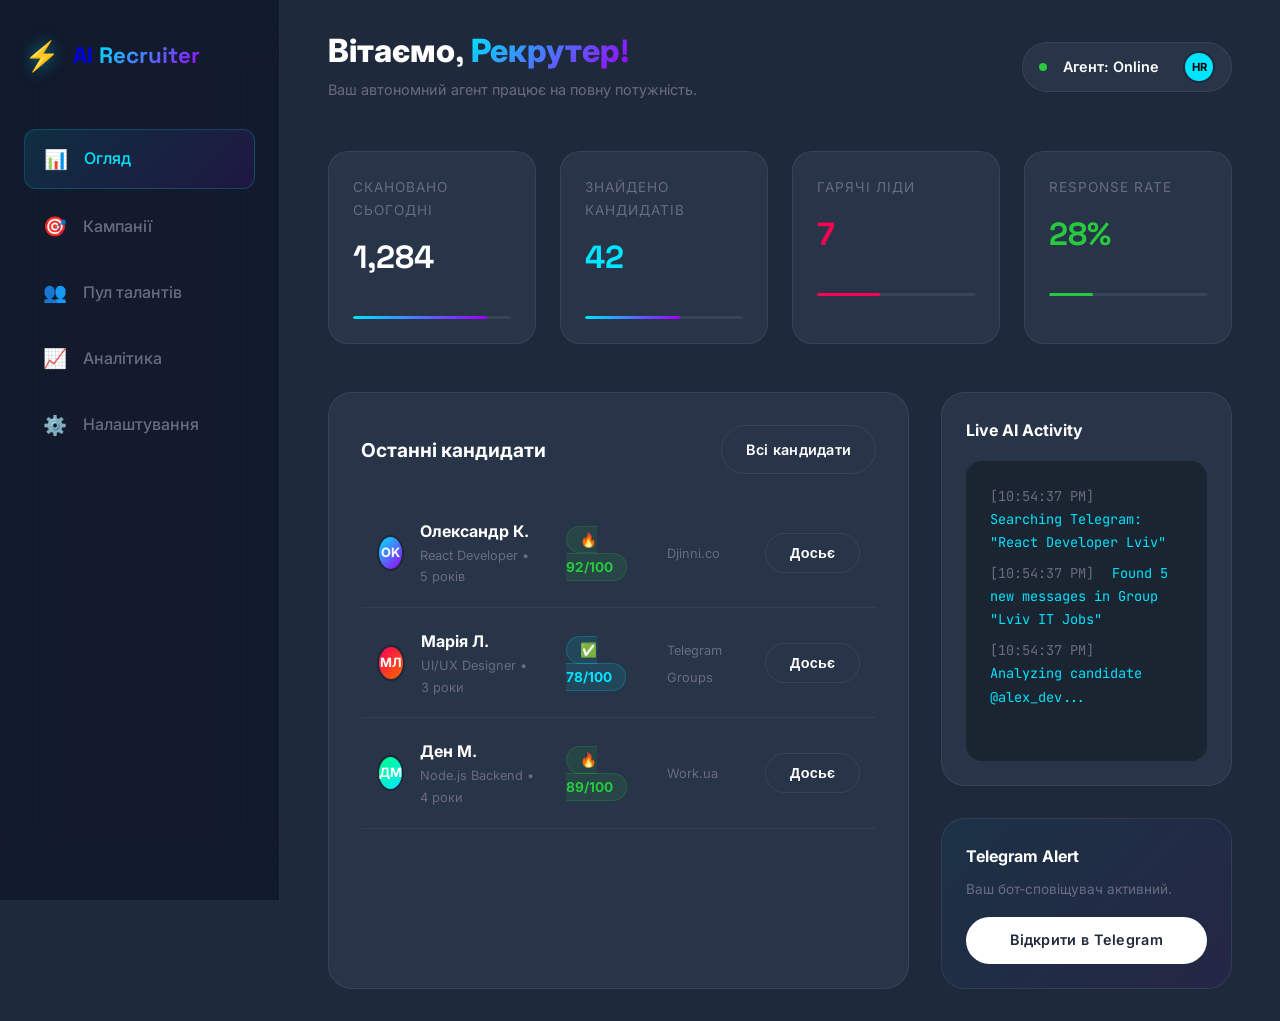
==== dashboard.html @ 05df7ab3 "Add Web Dashboard with premium design and update navigation links" ====
<!DOCTYPE html>
<html lang="uk">
<head>
    <meta charset="UTF-8">
    <meta name="viewport" content="width=device-width, initial-scale=1.0">
    <title>Dashboard | TalentPulse AI</title>
    <meta name="description" content="Панель управління вашим автономним ШІ-рекрутером.">
    <link rel="icon" href="data:image/svg+xml,<svg xmlns='http://www.w3.org/2000/svg' viewBox='0 0 100 100'><text y='.9em' font-size='90'>⚡</text></svg>">
    
    <!-- Google Fonts -->
    <link rel="preconnect" href="https://fonts.googleapis.com">
    <link rel="preconnect" href="https://fonts.gstatic.com" crossorigin>
    <link href="https://fonts.googleapis.com/css2?family=Inter:wght@300;400;500;600;700;800;900&family=Space+Grotesk:wght@400;500;600;700&family=JetBrains+Mono:wght@400;500;600&display=swap" rel="stylesheet">
    
    <!-- Styles -->
    <link rel="stylesheet" href="styles_v2.css">
    <link rel="stylesheet" href="dashboard.css">
</head>
<body class="dashboard-body">
    <!-- Ambient Cursor Glow -->
    <div class="cursor-glow"></div>

    <div class="dashboard-container">
        <!-- ─── Sidebar ─── -->
        <aside class="sidebar">
            <a href="index.html" class="sidebar-logo">
                <span class="logo-icon">⚡</span>
                <span class="logo-text">AI <span class="logo-ai">Recruiter</span></span>
            </a>
            
            <nav class="nav-group">
                <a href="#" class="nav-item active">
                    <span class="nav-icon">📊</span>
                    <span class="nav-text">Огляд</span>
                </a>
                <a href="#" class="nav-item">
                    <span class="nav-icon">🎯</span>
                    <span class="nav-text">Кампанії</span>
                </a>
                <a href="#" class="nav-item">
                    <span class="nav-icon">👥</span>
                    <span class="nav-text">Пул талантів</span>
                </a>
                <a href="#" class="nav-item">
                    <span class="nav-icon">📈</span>
                    <span class="nav-text">Аналітика</span>
                </a>
                <div style="margin-top: auto;">
                    <a href="#" class="nav-item">
                        <span class="nav-icon">⚙️</span>
                        <span class="nav-text">Налаштування</span>
                    </a>
                </div>
            </nav>
        </aside>

        <!-- ─── Main Content ─── -->
        <main class="main-content">
            <!-- Header -->
            <header class="dashboard-header">
                <div>
                    <h1 class="section-title" style="font-size: 2rem; margin-bottom: 0.5rem; text-align: left;">Вітаємо, <span class="gradient-text">Рекрутер!</span></h1>
                    <p class="section-desc" style="margin: 0; font-size: 0.9rem;">Ваш автономний агент працює на повну потужність.</p>
                </div>
                
                <div class="user-profile">
                    <div class="badge-dot"></div>
                    <span style="font-weight: 600; font-size: 0.9rem;">Агент: Online</span>
                    <div class="avatar" style="background: var(--primary); color: #000; width: 32px; height: 32px; font-size: 0.7rem; margin-left: 0.5rem;">HR</div>
                </div>
            </header>

            <!-- Stats Row -->
            <div class="stats-row">
                <div class="stat-pill">
                    <span class="label">Скановано сьогодні</span>
                    <span class="value">1,284</span>
                    <div class="stat-bar"><div class="stat-bar-fill" style="width: 85%;"></div></div>
                </div>
                <div class="stat-pill">
                    <span class="label">Знайдено кандидатів</span>
                    <span class="value" style="color: var(--primary);">42</span>
                    <div class="stat-bar"><div class="stat-bar-fill" style="width: 60%;"></div></div>
                </div>
                <div class="stat-pill">
                    <span class="label">Гарячі ліди</span>
                    <span class="value" style="color: var(--accent);">7</span>
                    <div class="stat-bar"><div class="stat-bar-fill" style="width: 40%; background: var(--accent);"></div></div>
                </div>
                <div class="stat-pill">
                    <span class="label">Response Rate</span>
                    <span class="value" style="color: var(--success);">28%</span>
                    <div class="stat-bar"><div class="stat-bar-fill" style="width: 28%; background: var(--success);"></div></div>
                </div>
            </div>

            <!-- Content Grid -->
            <div class="dashboard-grid">
                <!-- Main Activity Section -->
                <section class="dash-card">
                    <div class="card-header">
                        <h2 class="card-title">Останні кандидати</h2>
                        <a href="#" class="btn btn-outline btn-nav">Всі кандидати</a>
                    </div>
                    
                    <table class="candidate-table">
                        <tr class="candidate-row">
                            <td>
                                <div style="display: flex; align-items: center; gap: 1rem;">
                                    <div class="avatar" style="background: linear-gradient(135deg, #00e5ff, #9d00ff);">OK</div>
                                    <div>
                                        <div style="font-weight: 700;">Олександр К.</div>
                                        <div style="font-size: 0.8rem; color: var(--text-dim);">React Developer • 5 років</div>
                                    </div>
                                </div>
                            </td>
                            <td><span class="score-badge score-high">🔥 92/100</span></td>
                            <td><span style="font-size: 0.8rem; color: var(--text-dim);">Djinni.co</span></td>
                            <td style="text-align: right;"><button class="btn btn-outline btn-nav">Досьє</button></td>
                        </tr>
                        <tr class="candidate-row">
                            <td>
                                <div style="display: flex; align-items: center; gap: 1rem;">
                                    <div class="avatar" style="background: linear-gradient(135deg, #ff0055, #ff6600);">МЛ</div>
                                    <div>
                                        <div style="font-weight: 700;">Марія Л.</div>
                                        <div style="font-size: 0.8rem; color: var(--text-dim);">UI/UX Designer • 3 роки</div>
                                    </div>
                                </div>
                            </td>
                            <td><span class="score-badge" style="background: rgba(0, 229, 255, 0.1); color: var(--primary); border: 1px solid rgba(0, 229, 255, 0.2);">✅ 78/100</span></td>
                            <td><span style="font-size: 0.8rem; color: var(--text-dim);">Telegram Groups</span></td>
                            <td style="text-align: right;"><button class="btn btn-outline btn-nav">Досьє</button></td>
                        </tr>
                        <tr class="candidate-row">
                            <td>
                                <div style="display: flex; align-items: center; gap: 1rem;">
                                    <div class="avatar" style="background: linear-gradient(135deg, #00ff88, #00e5ff);">ДМ</div>
                                    <div>
                                        <div style="font-weight: 700;">Ден М.</div>
                                        <div style="font-size: 0.8rem; color: var(--text-dim);">Node.js Backend • 4 роки</div>
                                    </div>
                                </div>
                            </td>
                            <td><span class="score-badge score-high">🔥 89/100</span></td>
                            <td><span style="font-size: 0.8rem; color: var(--text-dim);">Work.ua</span></td>
                            <td style="text-align: right;"><button class="btn btn-outline btn-nav">Досьє</button></td>
                        </tr>
                    </table>
                </section>

                <!-- Side Info -->
                <div style="display: flex; flex-direction: column; gap: 2rem;">
                    <section class="dash-card" style="padding: 1.5rem;">
                        <h2 class="card-title" style="font-size: 1rem; margin-bottom: 1rem;">Live AI Activity</h2>
                        <div class="terminal-view" id="dashboard-terminal">
                            <!-- JS filled -->
                        </div>
                    </section>
                    
                    <section class="dash-card" style="padding: 1.5rem; background: linear-gradient(135deg, rgba(0, 229, 255, 0.05), rgba(157, 0, 255, 0.05));">
                        <h2 class="card-title" style="font-size: 1rem; margin-bottom: 0.5rem;">Telegram Alert</h2>
                        <p style="font-size: 0.85rem; color: var(--text-dim); margin-bottom: 1rem;">Ваш бот-сповіщувач активний.</p>
                        <a href="https://t.me/talentpulse_ai" class="btn btn-primary btn-nav full-width" target="_blank">Відкрити в Telegram</a>
                    </section>
                </div>
            </div>
        </main>
    </div>

    <!-- Scripts -->
    <script src="main_v2.js"></script>
    <script src="dashboard.js"></script>
</body>
</html>
---- styles_v2.css ----
/* ═══════════════════════════════════════════════════════════════
   TalentPulse AI — Premium Dark Theme v3.0
   ═══════════════════════════════════════════════════════════════ */

/* ─── Design Tokens ─── */
:root {
    --bg-base: #1e293b;
    --bg-surface: rgba(51, 65, 85, 0.5);
    --bg-card: rgba(71, 85, 105, 0.4);
    --primary: #00e5ff;
    --secondary: #9d00ff;
    --accent: #ff0055;
    --success: #27c93f;
    --warning: #ffbd2e;
    --text-pure: #ffffff;
    --text-secondary: #c0c0d0;
    --text-dim: #6b6b80;
    --glass-border: rgba(255, 255, 255, 0.08);
    --glass-hover: rgba(255, 255, 255, 0.12);
    --glow-primary: rgba(0, 229, 255, 0.15);
    --glow-secondary: rgba(157, 0, 255, 0.15);
    --radius-sm: 12px;
    --radius-md: 20px;
    --radius-lg: 28px;
    --radius-xl: 36px;
    --transition: all 0.4s cubic-bezier(0.2, 0.8, 0.2, 1);
    --font-display: 'Space Grotesk', 'Inter', sans-serif;
    --font-body: 'Inter', -apple-system, sans-serif;
    --font-mono: 'JetBrains Mono', 'Courier New', monospace;
}

/* ─── Reset ─── */
*, *::before, *::after { margin: 0; padding: 0; box-sizing: border-box; }

html { scroll-behavior: smooth; }

body {
    background-color: var(--bg-base);
    background-image: 
        linear-gradient(to bottom, rgba(30, 41, 59, 0.4), rgba(30, 41, 59, 0.7)),
        url('https://images.unsplash.com/photo-1639322537228-f710d846310a?auto=format&fit=crop&q=80&w=2560');
    background-size: cover;
    background-position: center;
    background-attachment: fixed;
    color: var(--text-pure);
    font-family: var(--font-body);
    -webkit-font-smoothing: antialiased;
    -moz-osx-font-smoothing: grayscale;
    text-rendering: optimizeLegibility;
    line-height: 1.7;
    overflow-x: hidden;
}

/* ─── Animated Background Gradient ─── */
body::before {
    content: '';
    position: fixed;
    top: -50%; left: -50%;
    width: 200%; height: 200%;
    background:
        radial-gradient(circle at 25% 65%, rgba(157, 0, 255, 0.12), transparent 45%),
        radial-gradient(circle at 75% 35%, rgba(0, 229, 255, 0.12), transparent 45%),
        radial-gradient(circle at 50% 50%, rgba(255, 0, 85, 0.08), transparent 60%);
    animation: rotateBackground 40s linear infinite;
    z-index: -2;
    pointer-events: none;
}
@keyframes rotateBackground {
    0% { transform: rotate(0deg); }
    100% { transform: rotate(360deg); }
}

/* ─── Cursor Glow ─── */
.cursor-glow {
    position: fixed; top: 0; left: 0;
    width: 500px; height: 500px;
    background: radial-gradient(circle, rgba(0,229,255,0.12), transparent 60%);
    border-radius: 50%;
    pointer-events: none;
    transform: translate(-50%, -50%);
    z-index: 0;
    filter: blur(60px);
    opacity: 0;
    transition: opacity 0.6s ease;
    mix-blend-mode: screen;
}

/* ─── Canvas BG ─── */
#bg-canvas {
    position: fixed; top: 0; left: 0;
    width: 100%; height: 100%;
    z-index: -1;
    pointer-events: none;
}

/* ─── Scrollbar ─── */
::-webkit-scrollbar { width: 6px; }
::-webkit-scrollbar-track { background: var(--bg-base); }
::-webkit-scrollbar-thumb { background: linear-gradient(var(--primary), var(--secondary)); border-radius: 10px; }

/* ─── Layout ─── */
.container { max-width: 1280px; margin: 0 auto; padding: 0 2rem; }
.section-padding { padding: 8rem 0; }

/* ─── Typography Utilities ─── */
.gradient-text {
    background: linear-gradient(135deg, var(--primary), var(--secondary));
    -webkit-background-clip: text;
    background-clip: text;
    -webkit-text-fill-color: transparent;
}
.gradient-animated {
    background-size: 200% auto;
    animation: shine 4s linear infinite;
}
@keyframes shine { to { background-position: 200% center; } }

/* ─── Section Headers ─── */
.section-header {
    text-align: center;
    margin-bottom: 5rem;
}
.section-tag {
    display: inline-block;
    padding: 0.4rem 1.2rem;
    border-radius: 100px;
    border: 1px solid var(--glass-border);
    color: var(--primary);
    font-size: 0.8rem;
    font-weight: 700;
    letter-spacing: 3px;
    text-transform: uppercase;
    margin-bottom: 1.5rem;
    background: rgba(0, 229, 255, 0.05);
}
.section-title {
    font-family: var(--font-display);
    font-size: 3.5rem;
    font-weight: 800;
    line-height: 1.2;
    margin-bottom: 1.2rem;
}
.section-desc {
    font-size: 1.15rem;
    color: var(--text-dim);
    max-width: 600px;
    margin: 0 auto;
}

/* ─── Buttons ─── */
.btn {
    display: inline-flex;
    align-items: center;
    justify-content: center;
    gap: 0.7rem;
    padding: 1rem 2.2rem;
    border-radius: 100px;
    font-weight: 600;
    font-size: 1rem;
    text-decoration: none;
    transition: var(--transition);
    cursor: pointer;
    border: none;
    position: relative;
    overflow: hidden;
    letter-spacing: 0.3px;
}
.btn-primary {
    background: var(--text-pure);
    color: var(--bg-base);
}
.btn-primary:hover {
    transform: translateY(-3px) scale(1.02);
    box-shadow: 0 10px 40px rgba(255, 255, 255, 0.25);
}
.btn-glow::after {
    content: '';
    position: absolute;
    inset: -2px;
    border-radius: inherit;
    background: linear-gradient(135deg, var(--primary), var(--secondary), var(--primary));
    background-size: 300% 300%;
    z-index: -1;
    animation: glowBorder 3s ease infinite;
    opacity: 0;
    transition: opacity 0.4s;
}
.btn-glow:hover::after { opacity: 1; }
@keyframes glowBorder {
    0%, 100% { background-position: 0% 50%; }
    50% { background-position: 100% 50%; }
}
.btn-outline {
    border: 1px solid var(--glass-border);
    color: var(--text-pure);
    background: transparent;
}
.btn-outline:hover {
    border-color: var(--primary);
    background: rgba(0, 229, 255, 0.05);
    transform: translateY(-2px);
}
.btn-large { padding: 1.3rem 3rem; font-size: 1.15rem; }
.btn-nav { padding: 0.7rem 1.5rem; font-size: 0.9rem; }
.full-width { width: 100%; }

/* ─── Glass Card ─── */
.glass-card {
    background: var(--bg-card);
    backdrop-filter: blur(20px);
    -webkit-backdrop-filter: blur(20px);
    border: 1px solid var(--glass-border);
    border-radius: var(--radius-lg);
    position: relative;
    overflow: hidden;
}

/* ═══════════════════════════════════════════════════════════════
   HEADER / NAVIGATION
   ═══════════════════════════════════════════════════════════════ */
#header {
    position: fixed;
    top: 0; left: 0; right: 0;
    z-index: 1000;
    background: rgba(2, 0, 10, 0.7);
    backdrop-filter: blur(20px);
    -webkit-backdrop-filter: blur(20px);
    border-bottom: 1px solid var(--glass-border);
    transition: var(--transition);
}
#header.scrolled {
    background: rgba(2, 0, 10, 0.95);
    box-shadow: 0 4px 30px rgba(0, 0, 0, 0.5);
}
.nav-wrapper {
    display: flex;
    justify-content: space-between;
    align-items: center;
    padding: 1rem 0;
}
.logo {
    display: flex;
    align-items: center;
    gap: 0.6rem;
    text-decoration: none;
    font-family: var(--font-display);
    font-weight: 800;
    font-size: 1.5rem;
    color: var(--text-pure);
}
.logo-icon {
    font-size: 1.8rem;
    filter: drop-shadow(0 0 8px rgba(0, 229, 255, 0.5));
}
.logo-ai {
    background: linear-gradient(135deg, var(--primary), var(--secondary));
    -webkit-background-clip: text;
    background-clip: text;
    -webkit-text-fill-color: transparent;
}
.nav-links {
    display: flex;
    gap: 2rem;
    align-items: center;
}
.nav-links a:not(.btn) {
    color: var(--text-dim);
    text-decoration: none;
    font-weight: 500;
    font-size: 0.95rem;
    transition: color 0.3s;
    position: relative;
}
.nav-links a:not(.btn):hover { color: var(--text-pure); }
.nav-links a:not(.btn)::after {
    content: '';
    position: absolute;
    bottom: -4px; left: 0;
    width: 0; height: 2px;
    background: linear-gradient(90deg, var(--primary), var(--secondary));
    transition: width 0.3s;
}
.nav-links a:not(.btn):hover::after { width: 100%; }
.lang-switch {
    padding: 0.4rem 0.8rem;
    border: 1px solid var(--glass-border);
    border-radius: 8px;
    font-size: 0.85rem !important;
}

/* Hamburger */
.hamburger {
    display: none;
    flex-direction: column;
    gap: 5px;
    background: none;
    border: none;
    cursor: pointer;
    padding: 8px;
    z-index: 1001;
}
.hamburger span {
    display: block;
    width: 24px;
    height: 2px;
    background: var(--text-pure);
    transition: var(--transition);
    border-radius: 2px;
}
.hamburger.active span:nth-child(1) { transform: rotate(45deg) translate(5px, 5px); }
.hamburger.active span:nth-child(2) { opacity: 0; }
.hamburger.active span:nth-child(3) { transform: rotate(-45deg) translate(5px, -5px); }

/* ═══════════════════════════════════════════════════════════════
   HERO
   ═══════════════════════════════════════════════════════════════ */
.hero {
    min-height: 100vh;
    display: flex;
    align-items: center;
    padding-top: 6rem;
    position: relative;
    overflow: hidden;
}
.hero-grid {
    display: grid;
    grid-template-columns: 1.1fr 0.9fr;
    gap: 4rem;
    align-items: center;
}
.badge-pill {
    display: inline-flex;
    align-items: center;
    gap: 0.5rem;
    padding: 0.5rem 1.2rem;
    border-radius: 100px;
    border: 1px solid rgba(0, 229, 255, 0.3);
    color: var(--primary);
    font-size: 0.75rem;
    font-weight: 800;
    letter-spacing: 2px;
    margin-bottom: 2rem;
    background: rgba(0, 229, 255, 0.05);
}
.badge-dot {
    width: 8px; height: 8px;
    background: var(--success);
    border-radius: 50%;
    animation: pulse 2s infinite;
}
@keyframes pulse {
    0%, 100% { opacity: 1; box-shadow: 0 0 0 0 rgba(39, 201, 63, 0.5); }
    50% { opacity: 0.8; box-shadow: 0 0 0 8px rgba(39, 201, 63, 0); }
}
.hero h1 {
    font-family: var(--font-display);
    font-size: 4.2rem;
    line-height: 1.1;
    margin-bottom: 1.5rem;
    font-weight: 800;
}
.hero-subtitle {
    font-size: 1.2rem;
    color: var(--text-secondary);
    margin-bottom: 2.5rem;
    max-width: 90%;
    line-height: 1.8;
}
.cta-buttons {
    display: flex;
    gap: 1rem;
    flex-wrap: wrap;
}

/* Trust bar */
.hero-trust {
    display: flex;
    align-items: center;
    gap: 1rem;
    margin-top: 3rem;
    padding-top: 2rem;
    border-top: 1px solid var(--glass-border);
}
.trust-avatars {
    display: flex;
}
.avatar {
    width: 36px; height: 36px;
    border-radius: 50%;
    display: flex;
    align-items: center;
    justify-content: center;
    font-weight: 700;
    font-size: 0.8rem;
    color: white;
    border: 2px solid var(--bg-base);
    margin-left: -8px;
}
.avatar:first-child { margin-left: 0; }
.trust-text {
    font-size: 0.9rem;
    color: var(--text-dim);
}

/* Floating orbs */
.hero-orb {
    position: absolute;
    border-radius: 50%;
    filter: blur(80px);
    pointer-events: none;
    z-index: -1;
}
.hero-orb-1 {
    width: 500px; height: 500px;
    background: radial-gradient(circle, rgba(0,229,255,0.12), transparent 70%);
    top: 10%; right: -10%;
    animation: float1 12s ease-in-out infinite;
}
.hero-orb-2 {
    width: 400px; height: 400px;
    background: radial-gradient(circle, rgba(157,0,255,0.1), transparent 70%);
    bottom: 10%; left: -5%;
    animation: float2 15s ease-in-out infinite;
}
@keyframes float1 {
    0%, 100% { transform: translate(0, 0); }
    50% { transform: translate(-40px, 30px); }
}
@keyframes float2 {
    0%, 100% { transform: translate(0, 0); }
    50% { transform: translate(30px, -40px); }
}

/* ─── Terminal ─── */
.hero-terminal {
    background: rgba(5, 5, 12, 0.85);
    border: 1px solid var(--glass-border);
    border-radius: var(--radius-md);
    box-shadow: 0 25px 60px rgba(0, 0, 0, 0.6), 0 0 40px rgba(0, 229, 255, 0.05);
    overflow: hidden;
    backdrop-filter: blur(10px);
}
.terminal-header {
    background: rgba(255, 255, 255, 0.03);
    padding: 12px 18px;
    display: flex;
    align-items: center;
    border-bottom: 1px solid var(--glass-border);
}
.window-controls { display: flex; gap: 7px; }
.dot {
    width: 12px; height: 12px;
    border-radius: 50%;
}
.dot.red { background: #ff5f56; }
.dot.yellow { background: #ffbd2e; }
.dot.green { background: #27c93f; }
.term-title {
    margin-left: 14px;
    color: var(--text-dim);
    font-size: 0.85rem;
    font-family: var(--font-mono);
    font-weight: 500;
}
.term-status {
    margin-left: auto;
    color: var(--success);
    font-size: 0.75rem;
    font-family: var(--font-mono);
    font-weight: 600;
    animation: pulse 2s infinite;
}
.terminal-body {
    padding: 20px;
    height: 340px;
    overflow: hidden;
    font-family: var(--font-mono);
    font-size: 0.88rem;
    color: var(--primary);
    line-height: 1.7;
    display: flex;
    flex-direction: column;
    justify-content: flex-end;
}
.term-line {
    margin-bottom: 8px;
    opacity: 0;
    animation: fadeIn 0.3s forwards;
    word-wrap: break-word;
}
.term-line.action {
    color: var(--warning);
    font-weight: 600;
}
.term-line.success {
    color: var(--success);
    font-weight: 600;
    text-shadow: 0 0 10px rgba(39, 201, 63, 0.3);
}
@keyframes fadeIn { to { opacity: 1; } }

/* ═══════════════════════════════════════════════════════════════
   STATS
   ═══════════════════════════════════════════════════════════════ */
.stats-section {
    padding: 5rem 0;
    position: relative;
}
.stats-section::before {
    content: '';
    position: absolute;
    top: 0; left: 10%; right: 10%;
    height: 1px;
    background: linear-gradient(90deg, transparent, var(--glass-border), transparent);
}
.stats-grid {
    display: grid;
    grid-template-columns: repeat(4, 1fr);
    gap: 2rem;
}
.stat-card {
    text-align: center;
    padding: 2.5rem 1.5rem;
    border-radius: var(--radius-md);
    background: var(--bg-surface);
    border: 1px solid var(--glass-border);
    transition: var(--transition);
}
.stat-card:hover {
    border-color: rgba(0, 229, 255, 0.2);
    transform: translateY(-5px);
    box-shadow: 0 10px 40px rgba(0, 229, 255, 0.08);
}
.stat-number {
    font-family: var(--font-display);
    font-size: 3.5rem;
    font-weight: 800;
    display: inline;
    background: linear-gradient(135deg, var(--primary), var(--secondary));
    -webkit-background-clip: text;
    background-clip: text;
    -webkit-text-fill-color: transparent;
}
.stat-suffix {
    font-family: var(--font-display);
    font-size: 2rem;
    font-weight: 700;
    display: inline;
    color: var(--text-dim);
}
.stat-label {
    font-size: 0.95rem;
    color: var(--text-dim);
    margin-top: 0.8rem;
    font-weight: 500;
}
.stat-bar {
    height: 3px;
    background: var(--glass-border);
    border-radius: 10px;
    margin-top: 1.5rem;
    overflow: hidden;
}
.stat-bar-fill {
    height: 100%;
    background: linear-gradient(90deg, var(--primary), var(--secondary));
    border-radius: 10px;
    width: 0;
    transition: width 1.5s cubic-bezier(0.2, 0.8, 0.2, 1);
}
.stat-card.animated .stat-bar-fill {
    width: var(--target-width, 100%);
}

/* ═══════════════════════════════════════════════════════════════
   HOW IT WORKS — STEPS
   ═══════════════════════════════════════════════════════════════ */
.steps-grid {
    display: flex;
    align-items: center;
    justify-content: center;
    gap: 1rem;
}
.step-card {
    flex: 1;
    max-width: 340px;
    padding: 3rem 2.5rem;
    background: var(--bg-surface);
    border: 1px solid var(--glass-border);
    border-radius: var(--radius-lg);
    text-align: center;
    transition: var(--transition);
    position: relative;
}
.step-card:hover {
    border-color: rgba(0, 229, 255, 0.2);
    transform: translateY(-8px);
    box-shadow: 0 20px 50px rgba(0, 229, 255, 0.08);
}
.step-number {
    font-family: var(--font-display);
    font-size: 4rem;
    font-weight: 900;
    background: linear-gradient(135deg, rgba(0,229,255,0.15), rgba(157,0,255,0.1));
    -webkit-background-clip: text;
    background-clip: text;
    -webkit-text-fill-color: transparent;
    line-height: 1;
    margin-bottom: 1.5rem;
}
.step-icon-wrapper {
    width: 80px; height: 80px;
    margin: 0 auto 1.5rem;
    display: flex;
    align-items: center;
    justify-content: center;
}
.step-icon {
    width: 64px; height: 64px;
}
.step-card h3 {
    font-family: var(--font-display);
    font-size: 1.3rem;
    margin-bottom: 1rem;
    font-weight: 700;
}
.step-card p {
    color: var(--text-dim);
    font-size: 0.95rem;
    line-height: 1.7;
}
.step-connector {
    display: flex;
    align-items: center;
    opacity: 0.4;
}

/* ═══════════════════════════════════════════════════════════════
   BENTO FEATURES GRID
   ═══════════════════════════════════════════════════════════════ */
.bento-grid {
    display: grid;
    grid-template-columns: repeat(3, 1fr);
    grid-auto-rows: minmax(280px, auto);
    gap: 1.5rem;
}
.bento-box {
    background: var(--bg-surface);
    border: 1px solid var(--glass-border);
    border-radius: var(--radius-lg);
    padding: 2.5rem;
    backdrop-filter: blur(20px);
    position: relative;
    overflow: hidden;
    display: flex;
    flex-direction: column;
    justify-content: flex-start;
    transition: var(--transition);
}
.bento-box:hover {
    border-color: var(--glass-hover);
    transform: translateY(-4px);
}
.bento-large { grid-column: span 2; grid-row: span 2; justify-content: center; padding: 3.5rem; }
.bento-wide { grid-column: span 3; flex-direction: row; align-items: center; gap: 3rem; }
.bento-icon { font-size: 3rem; margin-bottom: 1.5rem; }
.bento-title {
    font-family: var(--font-display);
    font-size: 1.6rem;
    margin-bottom: 0.8rem;
    font-weight: 700;
}
.bento-box p { color: var(--text-dim); font-size: 1rem; line-height: 1.7; }
.bento-tags {
    display: flex;
    gap: 0.5rem;
    margin-top: 1.5rem;
    flex-wrap: wrap;
}
.tag {
    padding: 0.3rem 0.8rem;
    border-radius: 100px;
    border: 1px solid var(--glass-border);
    font-size: 0.75rem;
    color: var(--primary);
    font-weight: 600;
    letter-spacing: 0.5px;
}

/* Magnetic Glow */
.magnetic::before {
    content: '';
    position: absolute;
    inset: 0;
    border-radius: inherit;
    padding: 1px;
    background: linear-gradient(var(--cursor-angle, 0deg), rgba(255,255,255,0.2), rgba(255,255,255,0));
    -webkit-mask: linear-gradient(#fff 0 0) content-box, linear-gradient(#fff 0 0);
    mask: linear-gradient(#fff 0 0) content-box, linear-gradient(#fff 0 0);
    -webkit-mask-composite: xor;
    mask-composite: exclude;
    pointer-events: none;
    z-index: 10;
}
.bento-glow {
    position: absolute;
    left: 0; top: 0;
    width: 100%; height: 100%;
    border-radius: inherit;
    background: radial-gradient(600px circle at var(--mouse-x, 50%) var(--mouse-y, -200%), var(--glow-primary), transparent 40%);
    pointer-events: none;
    opacity: 0;
    transition: opacity 0.5s;
    z-index: 0;
}
.bento-box:hover .bento-glow { opacity: 1; }
.bento-box > *:not(.bento-glow) { position: relative; z-index: 2; }

/* ═══════════════════════════════════════════════════════════════
   SHOWCASE — TELEGRAM CHAT MOCKUP
   ═══════════════════════════════════════════════════════════════ */
.showcase-section { background: transparent; }
.showcase-wrapper {
    position: relative;
    max-width: 700px;
    margin: 0 auto;
}
.showcase-browser {
    background: rgba(10, 10, 20, 0.8);
    border: 1px solid var(--glass-border);
    border-radius: var(--radius-md);
    overflow: hidden;
    box-shadow: 0 30px 80px rgba(0, 0, 0, 0.5), 0 0 60px rgba(0, 229, 255, 0.05);
}
.browser-bar {
    display: flex;
    align-items: center;
    gap: 12px;
    padding: 12px 18px;
    background: rgba(255, 255, 255, 0.03);
    border-bottom: 1px solid var(--glass-border);
}
.browser-dots {
    display: flex;
    gap: 6px;
}
.browser-dots span {
    width: 10px; height: 10px;
    border-radius: 50%;
}
.browser-dots span:nth-child(1) { background: #ff5f56; }
.browser-dots span:nth-child(2) { background: #ffbd2e; }
.browser-dots span:nth-child(3) { background: #27c93f; }
.browser-url {
    display: flex;
    align-items: center;
    gap: 8px;
    padding: 6px 16px;
    background: rgba(255, 255, 255, 0.03);
    border: 1px solid var(--glass-border);
    border-radius: 8px;
    color: var(--text-dim);
    font-size: 0.82rem;
    font-family: var(--font-mono);
    flex: 1;
}
.showcase-content { padding: 1.5rem; }

/* Chat Mockup */
.chat-mockup {
    display: flex;
    flex-direction: column;
    gap: 1rem;
}
.chat-msg {
    display: flex;
    gap: 0.8rem;
    align-items: flex-start;
}
.chat-msg.user {
    justify-content: flex-end;
}
.chat-msg.user .chat-bubble {
    background: linear-gradient(135deg, rgba(0,229,255,0.15), rgba(157,0,255,0.1));
    border-color: rgba(0, 229, 255, 0.2);
}
.chat-avatar {
    width: 32px; height: 32px;
    border-radius: 50%;
    background: var(--bg-surface);
    display: flex;
    align-items: center;
    justify-content: center;
    font-size: 1.1rem;
    flex-shrink: 0;
}
.chat-bubble {
    background: rgba(255, 255, 255, 0.04);
    border: 1px solid var(--glass-border);
    border-radius: 16px;
    padding: 1rem 1.2rem;
    max-width: 85%;
}
.chat-bubble strong {
    display: block;
    font-size: 0.85rem;
    color: var(--primary);
    margin-bottom: 0.3rem;
}
.chat-bubble p {
    font-size: 0.9rem;
    color: var(--text-secondary);
    line-height: 1.6;
}

/* Candidate card inside chat */
.candidate-card { padding: 1.2rem; }
.cand-header {
    display: flex;
    align-items: center;
    gap: 0.8rem;
    margin-bottom: 0.8rem;
}
.cand-avatar {
    width: 38px; height: 38px;
    border-radius: 50%;
    display: flex;
    align-items: center;
    justify-content: center;
    font-weight: 700;
    color: white;
    font-size: 0.9rem;
}
.cand-score {
    display: block;
    font-size: 0.8rem;
    color: var(--warning);
    font-weight: 600;
}
.cand-skills {
    display: flex;
    gap: 0.4rem;
    flex-wrap: wrap;
    margin-bottom: 0.6rem;
}
.skill-tag {
    padding: 0.2rem 0.6rem;
    border-radius: 6px;
    background: rgba(0, 229, 255, 0.1);
    border: 1px solid rgba(0, 229, 255, 0.2);
    color: var(--primary);
    font-size: 0.72rem;
    font-weight: 600;
}
.cand-exp {
    font-size: 0.8rem !important;
    color: var(--text-dim) !important;
}

/* Floating badges */
.showcase-badge {
    position: absolute;
    padding: 0.7rem 1.2rem;
    background: var(--bg-card);
    border: 1px solid var(--glass-border);
    border-radius: var(--radius-sm);
    font-size: 0.85rem;
    font-weight: 600;
    color: var(--text-pure);
    display: flex;
    align-items: center;
    gap: 0.5rem;
    box-shadow: 0 10px 30px rgba(0, 0, 0, 0.4);
    animation: floatBadge 4s ease-in-out infinite;
}
.badge-1 { top: 15%; right: -60px; animation-delay: 0s; }
.badge-2 { bottom: 20%; left: -50px; animation-delay: 2s; }
@keyframes floatBadge {
    0%, 100% { transform: translateY(0); }
    50% { transform: translateY(-10px); }
}

/* ═══════════════════════════════════════════════════════════════
   TESTIMONIALS
   ═══════════════════════════════════════════════════════════════ */
.testimonials-grid {
    display: grid;
    grid-template-columns: repeat(3, 1fr);
    gap: 2rem;
}
.testimonial-card {
    padding: 2.5rem;
    transition: var(--transition);
}
.testimonial-card:hover {
    transform: translateY(-5px);
    border-color: var(--glass-hover);
}
.testimonial-stars {
    color: var(--warning);
    font-size: 1.2rem;
    margin-bottom: 1.2rem;
    letter-spacing: 3px;
}
.testimonial-text {
    font-size: 1rem;
    color: var(--text-secondary);
    line-height: 1.8;
    margin-bottom: 1.5rem;
    font-style: italic;
}
.testimonial-author {
    display: flex;
    align-items: center;
    gap: 1rem;
    padding-top: 1.2rem;
    border-top: 1px solid var(--glass-border);
}
.author-avatar {
    width: 44px; height: 44px;
    border-radius: 50%;
    display: flex;
    align-items: center;
    justify-content: center;
    font-weight: 700;
    color: white;
    font-size: 1rem;
    flex-shrink: 0;
}
.testimonial-author strong {
    display: block;
    font-size: 0.95rem;
}
.testimonial-author span {
    font-size: 0.82rem;
    color: var(--text-dim);
}

/* ═══════════════════════════════════════════════════════════════
   PRICING
   ═══════════════════════════════════════════════════════════════ */
.pricing-grid {
    display: grid;
    grid-template-columns: repeat(3, 1fr);
    gap: 2rem;
    align-items: center;
}
.pricing-card {
    padding: 3rem 2.5rem;
    transition: var(--transition);
}
.pricing-card:hover {
    transform: translateY(-8px);
}
.plan-name {
    font-family: var(--font-display);
    font-size: 1.3rem;
    font-weight: 700;
    margin-bottom: 0.5rem;
}
.price {
    display: flex;
    align-items: baseline;
    gap: 0;
    margin: 1.5rem 0;
}
.price-currency {
    font-size: 1.5rem;
    font-weight: 700;
    color: var(--text-dim);
    margin-right: 4px;
}
.price-amount {
    font-family: var(--font-display);
    font-size: 4rem;
    font-weight: 800;
    line-height: 1;
}
.price-period {
    font-size: 1rem;
    color: var(--text-dim);
    margin-left: 4px;
}
.plan-desc {
    color: var(--text-dim);
    margin-bottom: 2rem;
    font-size: 0.95rem;
}
.plan-features {
    list-style: none;
    margin-bottom: 2.5rem;
}
.plan-features li {
    padding: 0.8rem 0;
    border-bottom: 1px solid var(--glass-border);
    color: var(--text-secondary);
    display: flex;
    align-items: center;
    font-size: 0.95rem;
}
.plan-features li::before {
    content: '✓';
    color: var(--primary);
    margin-right: 12px;
    font-weight: bold;
    font-size: 1rem;
}
.pro-card {
    border-color: rgba(157, 0, 255, 0.3);
    background: linear-gradient(180deg, rgba(157, 0, 255, 0.08), var(--bg-card));
    padding: 4rem 3rem;
    transform: scale(1.05);
    box-shadow: 0 0 40px rgba(157, 0, 255, 0.1);
}
.pro-card:hover {
    transform: scale(1.05) translateY(-8px);
}
.popular-badge {
    position: absolute;
    top: -14px; left: 50%;
    transform: translateX(-50%);
    background: linear-gradient(135deg, var(--primary), var(--secondary));
    padding: 0.5rem 1.5rem;
    border-radius: 100px;
    font-size: 0.8rem;
    font-weight: 700;
    color: var(--bg-base);
    white-space: nowrap;
}

/* ═══════════════════════════════════════════════════════════════
   FAQ
   ═══════════════════════════════════════════════════════════════ */
.faq-container {
    max-width: 800px;
    margin: 0 auto;
}
.faq-item {
    background: var(--bg-surface);
    border: 1px solid var(--glass-border);
    border-radius: var(--radius-md);
    margin-bottom: 1rem;
    overflow: hidden;
    transition: var(--transition);
}
.faq-item:hover {
    border-color: var(--glass-hover);
}
.faq-item.active {
    border-color: rgba(0, 229, 255, 0.2);
    box-shadow: 0 5px 20px rgba(0, 229, 255, 0.05);
}
.faq-question {
    width: 100%;
    background: none;
    border: none;
    padding: 1.5rem 2rem;
    display: flex;
    justify-content: space-between;
    align-items: center;
    color: var(--text-pure);
    font-size: 1.05rem;
    font-weight: 600;
    cursor: pointer;
    text-align: left;
    font-family: var(--font-body);
    transition: color 0.3s;
}
.faq-question:hover { color: var(--primary); }
.faq-icon {
    font-size: 1.5rem;
    transition: var(--transition);
    color: var(--primary);
    flex-shrink: 0;
    margin-left: 1rem;
}
.faq-answer {
    max-height: 0;
    overflow: hidden;
    transition: max-height 0.4s ease-out, padding 0.4s ease;
    padding: 0 2rem;
    color: var(--text-dim);
    line-height: 1.8;
}
.faq-answer p { font-size: 0.95rem; }
.faq-item.active .faq-answer { padding-bottom: 1.5rem; }
.faq-item.active .faq-icon { transform: rotate(45deg); }

/* ═══════════════════════════════════════════════════════════════
   CTA SECTION
   ═══════════════════════════════════════════════════════════════ */
.cta-section {
    padding: 6rem 0 8rem;
}
.cta-card {
    text-align: center;
    padding: 5rem 3rem;
    background: linear-gradient(145deg, rgba(0, 229, 255, 0.05), rgba(157, 0, 255, 0.05));
    border-color: rgba(0, 229, 255, 0.15);
    position: relative;
    overflow: hidden;
}
.cta-card::before {
    content: '';
    position: absolute;
    top: -50%; left: -50%;
    width: 200%; height: 200%;
    background: radial-gradient(circle at 40% 60%, rgba(0, 229, 255, 0.06), transparent 50%);
    animation: rotateBackground 25s linear infinite;
    pointer-events: none;
}
.cta-card h2 {
    font-family: var(--font-display);
    font-size: 2.8rem;
    font-weight: 800;
    margin-bottom: 1.2rem;
    position: relative;
}
.cta-card p {
    color: var(--text-dim);
    font-size: 1.15rem;
    margin-bottom: 2.5rem;
    max-width: 600px;
    margin-left: auto;
    margin-right: auto;
    position: relative;
}
.cta-card .cta-buttons {
    justify-content: center;
    position: relative;
}

/* ═══════════════════════════════════════════════════════════════
   FOOTER
   ═══════════════════════════════════════════════════════════════ */
.footer {
    border-top: 1px solid var(--glass-border);
    padding: 5rem 0 2rem;
    background: rgba(0, 0, 0, 0.6);
    backdrop-filter: blur(10px);
}
.footer-grid {
    display: grid;
    grid-template-columns: 1.5fr 1fr 1fr 1fr;
    gap: 3rem;
    margin-bottom: 4rem;
}
.footer-brand p {
    color: var(--text-dim);
    margin-top: 1.2rem;
    font-size: 0.92rem;
    line-height: 1.7;
}
.footer-links {
    display: flex;
    flex-direction: column;
    gap: 0.7rem;
}
.footer-links h4 {
    font-family: var(--font-display);
    font-weight: 700;
    margin-bottom: 0.5rem;
    font-size: 1rem;
}
.footer-links a {
    color: var(--text-dim);
    text-decoration: none;
    font-size: 0.9rem;
    transition: color 0.3s;
}
.footer-links a:hover { color: var(--primary); }
.footer-bottom {
    display: flex;
    justify-content: space-between;
    align-items: center;
    padding-top: 2rem;
    border-top: 1px solid var(--glass-border);
}
.footer-bottom p {
    color: var(--text-dim);
    font-size: 0.85rem;
}
.footer-bottom-links {
    display: flex;
    gap: 2rem;
}
.footer-bottom-links a {
    color: var(--text-dim);
    text-decoration: none;
    font-size: 0.85rem;
    transition: color 0.3s;
}
.footer-bottom-links a:hover { color: var(--text-pure); }

/* ═══════════════════════════════════════════════════════════════
   SCROLL REVEAL ANIMATIONS
   ═══════════════════════════════════════════════════════════════ */
.scroll-reveal {
    opacity: 0;
    transform: translateY(30px);
    transition: opacity 0.8s ease, transform 0.8s ease;
}
.scroll-reveal.revealed {
    opacity: 1;
    transform: translateY(0);
}
.scroll-reveal.delay-1 { transition-delay: 0.15s; }
.scroll-reveal.delay-2 { transition-delay: 0.3s; }
.scroll-reveal.delay-3 { transition-delay: 0.45s; }
.scroll-reveal.delay-4 { transition-delay: 0.6s; }

/* ═══════════════════════════════════════════════════════════════
   RESPONSIVE
   ═══════════════════════════════════════════════════════════════ */
@media (max-width: 1024px) {
    .hero-grid { grid-template-columns: 1fr; text-align: center; }
    .hero-subtitle { margin: 0 auto 2.5rem; max-width: 100%; }
    .cta-buttons { justify-content: center; }
    .hero-trust { justify-content: center; }
    .hero-terminal { margin-top: 2rem; max-width: 600px; margin-left: auto; margin-right: auto; }
    .bento-grid { grid-template-columns: 1fr 1fr; }
    .bento-wide, .bento-large { grid-column: span 2; }
    .pricing-grid { grid-template-columns: 1fr; max-width: 450px; margin: 0 auto; }
    .pro-card { transform: none; }
    .pro-card:hover { transform: translateY(-8px); }
    .testimonials-grid { grid-template-columns: 1fr; max-width: 600px; margin: 0 auto; }
    .stats-grid { grid-template-columns: repeat(2, 1fr); }
    .steps-grid { flex-wrap: wrap; }
    .step-connector { display: none; }
    .step-card { max-width: 100%; }
    .footer-grid { grid-template-columns: 1fr 1fr; }
    .section-title { font-size: 2.8rem; }
    .showcase-badge { display: none; }
}

@media (max-width: 768px) {
    .nav-links {
        position: fixed;
        top: 0; right: -100%;
        width: 80%;
        max-width: 320px;
        height: 100vh;
        background: rgba(2, 0, 10, 0.98);
        backdrop-filter: blur(20px);
        flex-direction: column;
        justify-content: center;
        align-items: center;
        gap: 2rem;
        transition: right 0.4s ease;
        z-index: 1000;
        border-left: 1px solid var(--glass-border);
    }
    .nav-links.active { right: 0; }
    .hamburger { display: flex; }
    .hero { padding-top: 5rem; min-height: auto; padding-bottom: 3rem; }
    .hero h1 { font-size: 2.5rem; }
    .bento-grid { grid-template-columns: 1fr; }
    .bento-wide, .bento-large {
        grid-column: span 1;
        flex-direction: column;
        text-align: center;
    }
    .bento-box { padding: 2rem 1.5rem; }
    .footer-grid { grid-template-columns: 1fr; text-align: center; }
    .footer-bottom { flex-direction: column; gap: 1rem; text-align: center; }
    .cursor-glow { display: none !important; }
    .stats-grid { grid-template-columns: repeat(2, 1fr); gap: 1rem; }
    .stat-number { font-size: 2.5rem; }
    .section-title { font-size: 2.2rem; }
    .cta-card { padding: 3rem 1.5rem; }
    .cta-card h2 { font-size: 2rem; }
}

@media (max-width: 480px) {
    .container { padding: 0 1.2rem; }
    .hero h1 { font-size: 2rem; }
    .cta-buttons { flex-direction: column; width: 100%; }
    .btn { width: 100%; }
    .section-padding { padding: 5rem 0; }
    .section-title { font-size: 1.8rem; }
    .stats-grid { grid-template-columns: 1fr 1fr; }
    .stat-card { padding: 1.5rem 1rem; }
    .stat-number { font-size: 2rem; }
    .terminal-body { font-size: 0.78rem; height: 250px; padding: 15px; }
    .pricing-card { padding: 2rem 1.5rem; }
    .pro-card { padding: 3rem 1.5rem; }
    .price-amount { font-size: 3rem; }
    .faq-question { font-size: 0.95rem; padding: 1.2rem 1.5rem; }
    .faq-answer { padding: 0 1.5rem; }
}
---- dashboard.css ----
/* ═══════════════════════════════════════════════════════════════
   TalentPulse AI — Dashboard CSS
   ═══════════════════════════════════════════════════════════════ */

.dashboard-container {
    display: flex;
    min-height: 100vh;
    background: var(--bg-base);
    color: var(--text-pure);
}

/* ─── Sidebar ─── */
.sidebar {
    width: 280px;
    background: rgba(15, 23, 42, 0.8);
    backdrop-filter: blur(30px);
    -webkit-backdrop-filter: blur(30px);
    border-right: 1px solid var(--glass-border);
    display: flex;
    flex-direction: column;
    padding: 2rem 1.5rem;
    position: fixed;
    height: 100vh;
    z-index: 100;
}

.sidebar-logo {
    display: flex;
    align-items: center;
    gap: 0.8rem;
    margin-bottom: 3rem;
    text-decoration: none;
    font-family: var(--font-display);
    font-weight: 800;
    font-size: 1.4rem;
}

.nav-group {
    display: flex;
    flex-direction: column;
    gap: 0.5rem;
}

.nav-item {
    display: flex;
    align-items: center;
    gap: 1rem;
    padding: 0.8rem 1.2rem;
    border-radius: 12px;
    text-decoration: none;
    color: var(--text-dim);
    font-weight: 500;
    transition: var(--transition);
}

.nav-item:hover, .nav-item.active {
    background: rgba(255, 255, 255, 0.05);
    color: var(--text-pure);
}

.nav-item.active {
    background: linear-gradient(135deg, rgba(0, 229, 255, 0.1), rgba(157, 0, 255, 0.1));
    border: 1px solid rgba(0, 229, 255, 0.2);
    color: var(--primary);
}

.nav-icon {
    font-size: 1.2rem;
}

/* ─── Main Content ─── */
.main-content {
    flex: 1;
    margin-left: 280px;
    padding: 2rem 3rem;
    position: relative;
}

/* ─── Header ─── */
.dashboard-header {
    display: flex;
    justify-content: space-between;
    align-items: center;
    margin-bottom: 3rem;
}

.user-profile {
    display: flex;
    align-items: center;
    gap: 1rem;
    background: var(--bg-surface);
    padding: 0.5rem 1rem;
    border-radius: 100px;
    border: 1px solid var(--glass-border);
}

/* ─── Stats Grid ─── */
.stats-row {
    display: grid;
    grid-template-columns: repeat(4, 1fr);
    gap: 1.5rem;
    margin-bottom: 3rem;
}

.stat-pill {
    background: var(--bg-surface);
    border: 1px solid var(--glass-border);
    border-radius: 20px;
    padding: 1.5rem;
    display: flex;
    flex-direction: column;
    gap: 0.5rem;
}

.stat-pill .label {
    color: var(--text-dim);
    font-size: 0.85rem;
    text-transform: uppercase;
    letter-spacing: 1px;
}

.stat-pill .value {
    font-family: var(--font-display);
    font-size: 2rem;
    font-weight: 800;
}

/* ─── Dashboard Sections ─── */
.dashboard-grid {
    display: grid;
    grid-template-columns: 2fr 1fr;
    gap: 2rem;
}

/* ─── Cards ─── */
.dash-card {
    background: var(--bg-surface);
    border: 1px solid var(--glass-border);
    border-radius: 24px;
    padding: 2rem;
    overflow: hidden;
}

.card-header {
    display: flex;
    justify-content: space-between;
    align-items: center;
    margin-bottom: 1.5rem;
}

.card-title {
    font-size: 1.2rem;
    font-weight: 700;
}

/* ─── Candidate List ─── */
.candidate-table {
    width: 100%;
    border-collapse: collapse;
}

.candidate-row {
    border-bottom: 1px solid rgba(255, 255, 255, 0.05);
    transition: var(--transition);
}

.candidate-row:hover {
    background: rgba(255, 255, 255, 0.02);
}

.candidate-row td {
    padding: 1.2rem 1rem;
}

.score-badge {
    padding: 0.3rem 0.8rem;
    border-radius: 100px;
    font-weight: 700;
    font-size: 0.85rem;
}

.score-high {
    background: rgba(39, 201, 63, 0.1);
    color: var(--success);
    border: 1px solid rgba(39, 201, 63, 0.2);
}

/* ─── AI Terminal View ─── */
.terminal-view {
    font-family: var(--font-mono);
    font-size: 0.85rem;
    background: rgba(0, 0, 0, 0.3);
    padding: 1.5rem;
    border-radius: 16px;
    height: 300px;
    overflow-y: auto;
    color: var(--primary);
}

.term-entry {
    margin-bottom: 0.5rem;
}

.term-ts { color: var(--text-dim); margin-right: 10px; }

/* ─── Responsive ─── */
@media (max-width: 1200px) {
    .dashboard-grid { grid-template-columns: 1fr; }
    .stats-row { grid-template-columns: repeat(2, 1fr); }
}

@media (max-width: 768px) {
    .sidebar { width: 80px; padding: 1.5rem 0.5rem; }
    .sidebar-logo .logo-text { display: none; }
    .nav-item .nav-text { display: none; }
    .nav-item { justify-content: center; }
    .main-content { margin-left: 80px; padding: 2rem 1.5rem; }
    .stats-row { grid-template-columns: 1fr; }
}
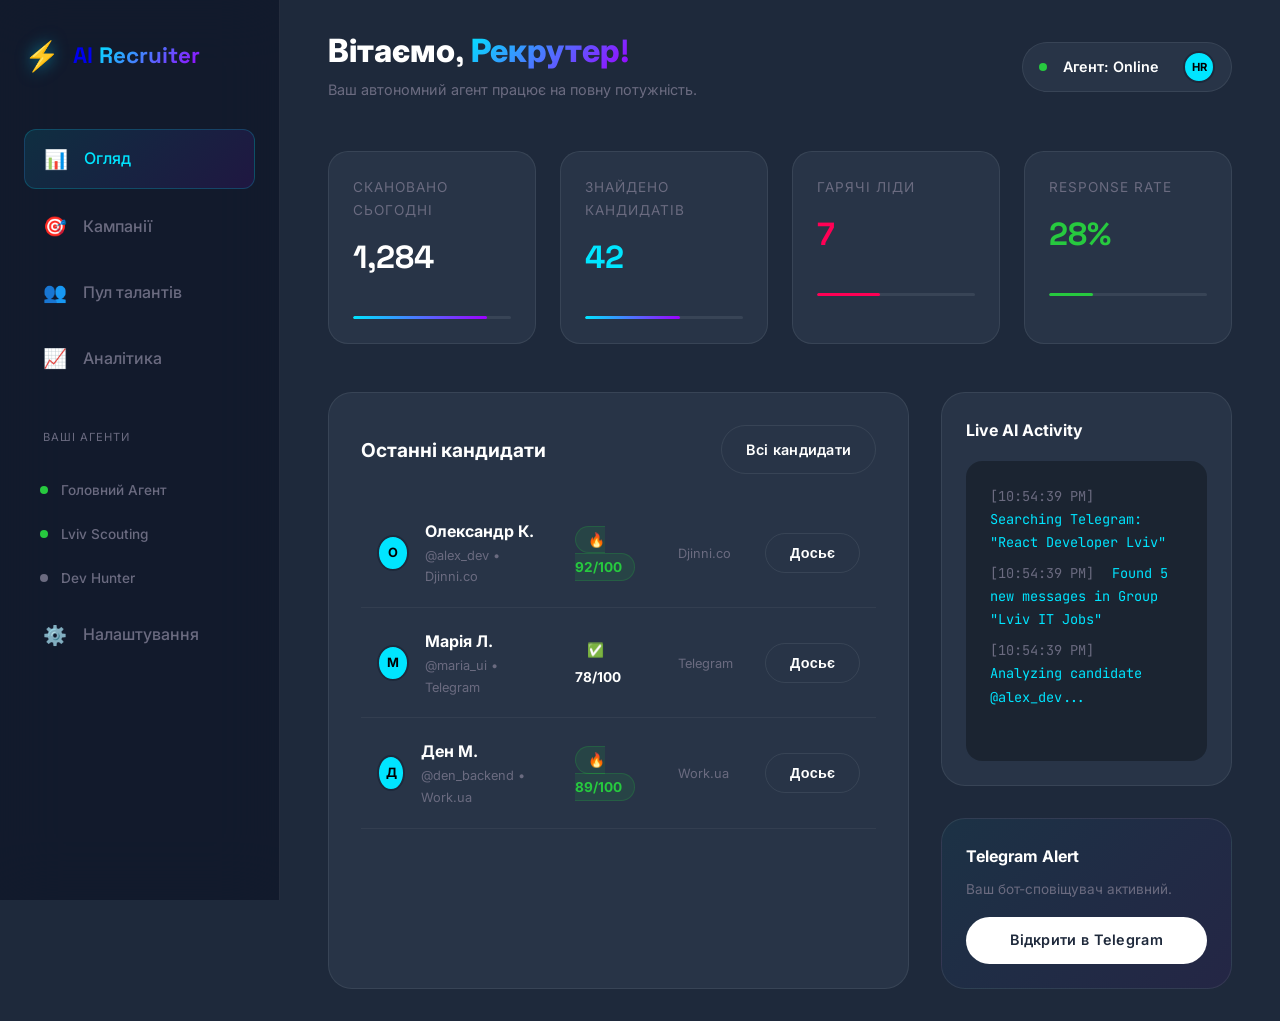
==== commit f8a44751: "Update Dashboard with API integration and Multi-Agent support" ====
--- a/dashboard.html
+++ b/dashboard.html
@@ -45,6 +45,10 @@
                     <span class="nav-icon">📈</span>
                     <span class="nav-text">Аналітика</span>
                 </a>
+                <div style="margin: 2rem 0 1rem 1.2rem; font-size: 0.7rem; color: var(--text-dim); text-transform: uppercase; letter-spacing: 1px;">Ваші Агенти</div>
+                <div id="sidebar-agents" style="display: flex; flex-direction: column; gap: 0.3rem;">
+                    <!-- Filled by JS -->
+                </div>
                 <div style="margin-top: auto;">
                     <a href="#" class="nav-item">
                         <span class="nav-icon">⚙️</span>
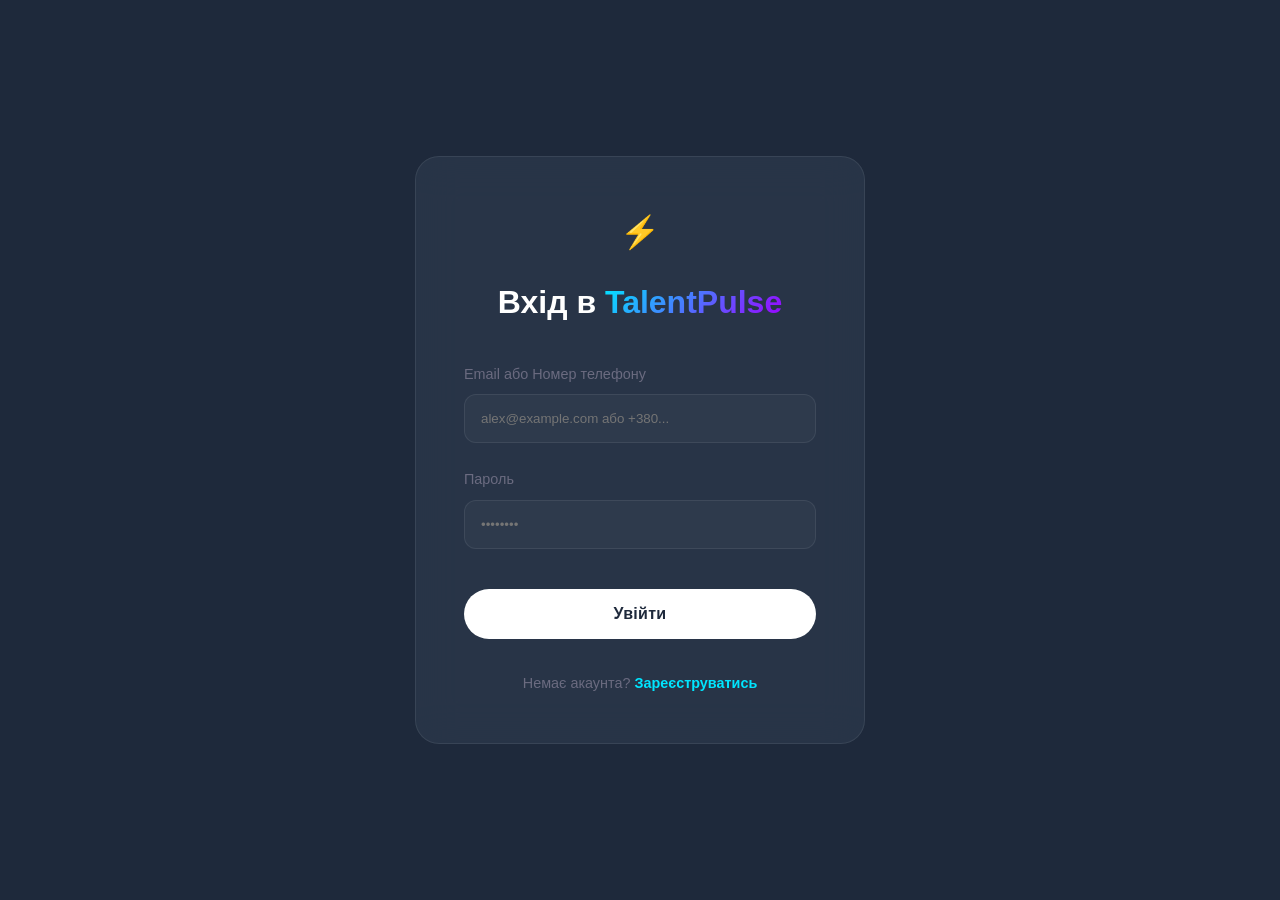
==== commit 91e17660: "Phase 5: New auth flow and Ukrainian localization" ====
--- a/dashboard.html
+++ b/dashboard.html
@@ -3,7 +3,7 @@
 <head>
     <meta charset="UTF-8">
     <meta name="viewport" content="width=device-width, initial-scale=1.0">
-    <title>Dashboard | TalentPulse AI</title>
+    <title>Панель управління | TalentPulse AI</title>
     <meta name="description" content="Панель управління вашим автономним ШІ-рекрутером.">
     <link rel="icon" href="data:image/svg+xml,<svg xmlns='http://www.w3.org/2000/svg' viewBox='0 0 100 100'><text y='.9em' font-size='90'>⚡</text></svg>">
     
@@ -92,7 +92,7 @@
                     <div class="stat-bar"><div class="stat-bar-fill" style="width: 40%; background: var(--accent);"></div></div>
                 </div>
                 <div class="stat-pill">
-                    <span class="label">Response Rate</span>
+                    <span class="label">Відсоток відповідей</span>
                     <span class="value" style="color: var(--success);">28%</span>
                     <div class="stat-bar"><div class="stat-bar-fill" style="width: 28%; background: var(--success);"></div></div>
                 </div>
@@ -156,14 +156,14 @@
                 <!-- Side Info -->
                 <div style="display: flex; flex-direction: column; gap: 2rem;">
                     <section class="dash-card" style="padding: 1.5rem;">
-                        <h2 class="card-title" style="font-size: 1rem; margin-bottom: 1rem;">Live AI Activity</h2>
+                        <h2 class="card-title" style="font-size: 1rem; margin-bottom: 1rem;">ШІ Активність (Live)</h2>
                         <div class="terminal-view" id="dashboard-terminal">
                             <!-- JS filled -->
                         </div>
                     </section>
                     
                     <section class="dash-card" style="padding: 1.5rem; background: linear-gradient(135deg, rgba(0, 229, 255, 0.05), rgba(157, 0, 255, 0.05));">
-                        <h2 class="card-title" style="font-size: 1rem; margin-bottom: 0.5rem;">Telegram Alert</h2>
+                        <h2 class="card-title" style="font-size: 1rem; margin-bottom: 0.5rem;">Telegram Сповіщення</h2>
                         <p style="font-size: 0.85rem; color: var(--text-dim); margin-bottom: 1rem;">Ваш бот-сповіщувач активний.</p>
                         <a href="https://t.me/talentpulse_ai" class="btn btn-primary btn-nav full-width" target="_blank">Відкрити в Telegram</a>
                     </section>
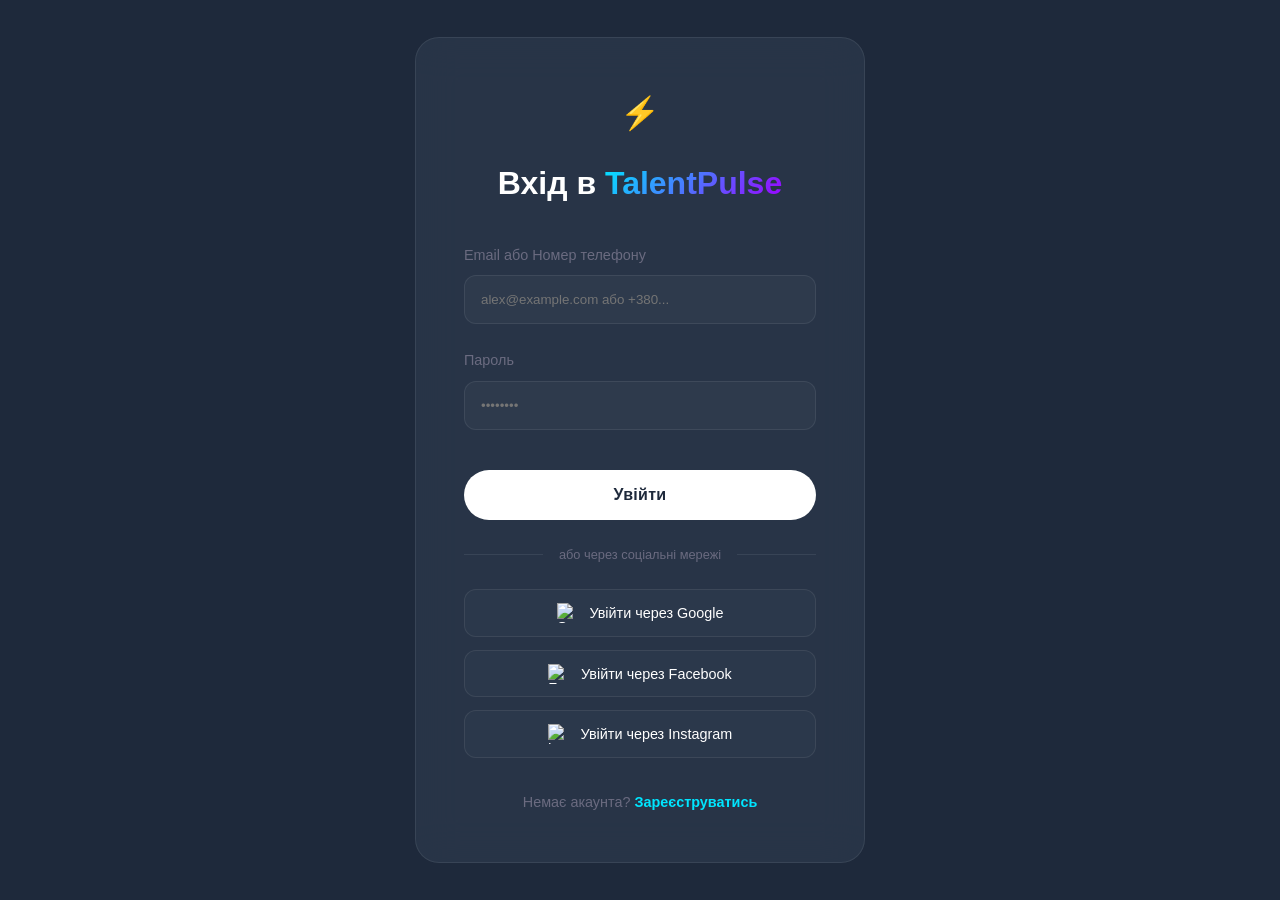
==== commit 10a07ab3: "Update dashboard.html" ====
--- a/dashboard.html
+++ b/dashboard.html
@@ -21,7 +21,7 @@
     <div class="cursor-glow"></div>
 
     <div class="dashboard-container">
-        <!-- ─── Sidebar ─── -->
+        <!-- Sidebar -->
         <aside class="sidebar">
             <a href="index.html" class="sidebar-logo">
                 <span class="logo-icon">⚡</span>
@@ -45,6 +45,15 @@
                     <span class="nav-icon">📈</span>
                     <span class="nav-text">Аналітика</span>
                 </a>
+                <a href="#" class="nav-item" id="nav-history">
+                    <span class="nav-icon">📜</span>
+                    <span class="nav-text">Історія</span>
+                </a>
+                <a href="admin.html" class="nav-item">
+                    <span class="nav-icon">🛡️</span>
+                    <span class="nav-text">Адмін-панель</span>
+                </a>
+
                 <div style="margin: 2rem 0 1rem 1.2rem; font-size: 0.7rem; color: var(--text-dim); text-transform: uppercase; letter-spacing: 1px;">Ваші Агенти</div>
                 <div id="sidebar-agents" style="display: flex; flex-direction: column; gap: 0.3rem;">
                     <!-- Filled by JS -->
@@ -58,7 +67,7 @@
             </nav>
         </aside>
 
-        <!-- ─── Main Content ─── -->
+        <!-- Main Content -->
         <main class="main-content">
             <!-- Header -->
             <header class="dashboard-header">
@@ -169,6 +178,26 @@
                     </section>
                 </div>
             </div>
+
+            <!-- History Section (Hidden by default) -->
+            <div id="history-content" style="display: none;">
+                <div class="dash-card">
+                    <div class="card-header">
+                        <h2 class="card-title">Історія активності ШІ</h2>
+                        <div class="filter-group" style="display: flex; gap: 0.5rem;">
+                            <button class="btn btn-outline btn-nav active">Все</button>
+                            <button class="btn btn-outline btn-nav">Кандидати</button>
+                            <button class="btn btn-outline btn-nav">Вакансії</button>
+                        </div>
+                    </div>
+                    <div id="history-timeline" class="timeline-container">
+                        <!-- Filled by JS -->
+                        <div style="text-align: center; padding: 3rem; color: var(--text-dim);">
+                            🔍 Завантаження історії...
+                        </div>
+                    </div>
+                </div>
+            </div>
         </main>
     </div>
 
